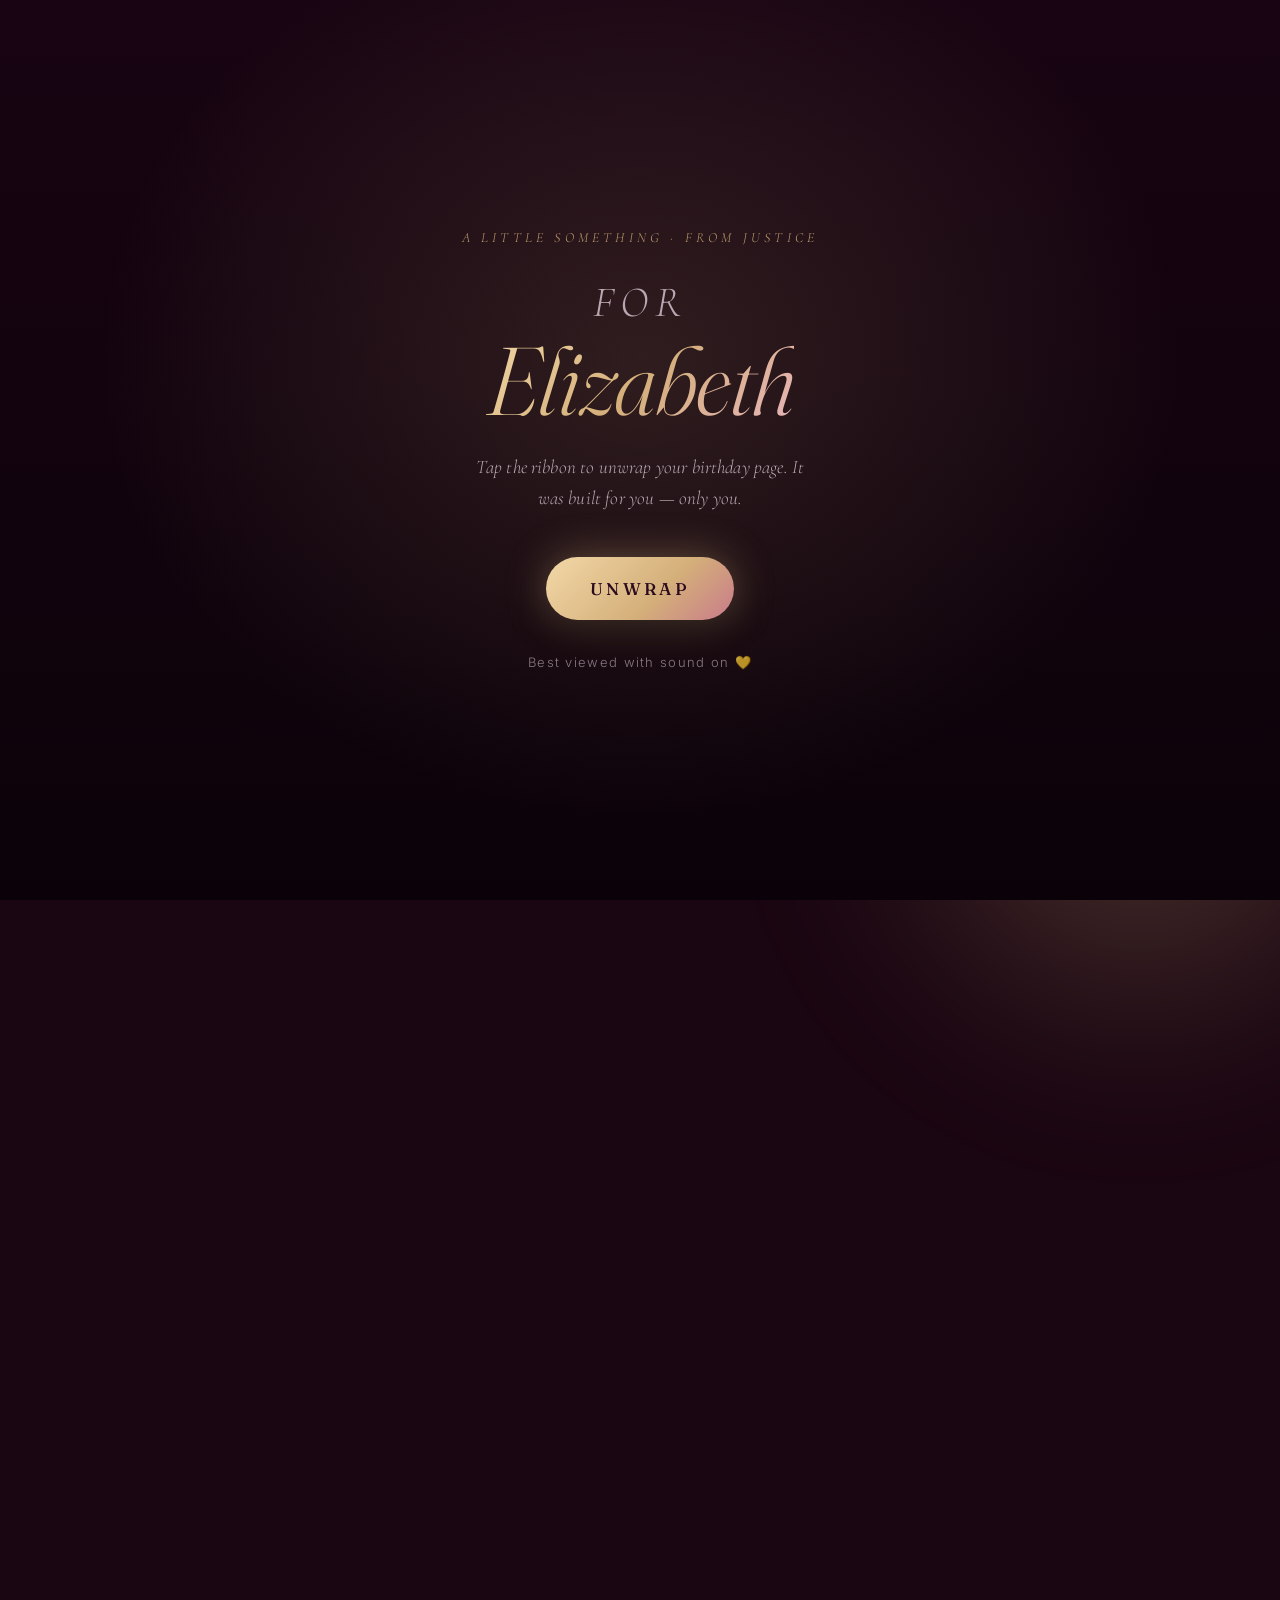
==== index.html @ 73d585db "Happy birthday, Maame Esi — initial site A one-page birthday site for Elizabeth: unwrap intro, heart" ====
<!doctype html>
<html lang="en">
  <head>
    <meta charset="utf-8" />
    <meta name="viewport" content="width=device-width, initial-scale=1, viewport-fit=cover" />
    <meta name="theme-color" content="#2a0a1f" />

    <title>Happy Birthday, Elizabeth — A Love Letter in Memories</title>
    <meta
      name="description"
      content="A little corner of the internet, built just for you. For every laugh, every late-night call, every memory worth keeping. Happy birthday, Maame Esi." />
    <meta name="author" content="Justice" />

    <!-- Canonical + social sharing (Open Graph / Twitter) -->
    <link rel="canonical" href="https://justice-mensah.github.io/Maame-Esi-birthday/" />

    <meta property="og:type" content="website" />
    <meta property="og:site_name" content="Happy Birthday, Elizabeth" />
    <meta property="og:title" content="Happy Birthday, Elizabeth 🎂" />
    <meta
      property="og:description"
      content="A love letter in memories — for my bestie, Maame Esi. Open me on your special day." />
    <meta property="og:url" content="https://justice-mensah.github.io/Maame-Esi-birthday/" />
    <meta
      property="og:image"
      content="https://justice-mensah.github.io/Maame-Esi-birthday/og-image.jpg" />
    <meta
      property="og:image:secure_url"
      content="https://justice-mensah.github.io/Maame-Esi-birthday/og-image.jpg" />
    <meta property="og:image:type" content="image/jpeg" />
    <meta property="og:image:width" content="857" />
    <meta property="og:image:height" content="1200" />
    <meta property="og:image:alt" content="A photograph of Elizabeth, my beautiful bestie." />
    <meta property="og:locale" content="en_US" />

    <meta name="twitter:card" content="summary_large_image" />
    <meta name="twitter:title" content="Happy Birthday, Elizabeth 🎂" />
    <meta
      name="twitter:description"
      content="A love letter in memories — for my bestie, Maame Esi." />
    <meta
      name="twitter:image"
      content="https://justice-mensah.github.io/Maame-Esi-birthday/og-image.jpg" />

    <!-- WhatsApp picks up the first <meta property="og:image"> it finds, and is
         strict about ≤300KB file size + accessible absolute URL. og-image.jpg is
         optimized specifically for this (238KB, under the cache cap). -->

    <link rel="icon" type="image/jpeg" href="og-image.jpg" />
    <link rel="apple-touch-icon" href="og-image.jpg" />

    <link rel="preconnect" href="https://fonts.googleapis.com" />
    <link rel="preconnect" href="https://fonts.gstatic.com" crossorigin />
    <link
      href="https://fonts.googleapis.com/css2?family=Cormorant+Garamond:ital,wght@0,400;0,500;0,600;1,400;1,500&family=Fraunces:ital,opsz,wght@0,9..144,300;0,9..144,400;0,9..144,500;0,9..144,600;1,9..144,400&family=Inter:wght@300;400;500;600&display=swap"
      rel="stylesheet" />

    <link rel="stylesheet" href="styles.css" />
  </head>

  <body>
    <!-- Ambient background: animated gradient + floating petals -->
    <div class="backdrop" aria-hidden="true">
      <div class="orb orb-1"></div>
      <div class="orb orb-2"></div>
      <div class="orb orb-3"></div>
    </div>
    <canvas id="petals" aria-hidden="true"></canvas>

    <!-- Intro curtain -->
    <div id="curtain" class="curtain" role="dialog" aria-label="Open your gift">
      <div class="curtain__inner">
        <p class="curtain__kicker">a little something · from Justice</p>
        <h1 class="curtain__title">
          <span>For</span>
          <em>Elizabeth</em>
        </h1>
        <p class="curtain__sub">
          Tap the ribbon to unwrap your birthday page. It was built for you — only you.
        </p>
        <button id="openGift" class="ribbon" aria-label="Unwrap gift">
          <span class="ribbon__label">Unwrap</span>
          <span class="ribbon__glow" aria-hidden="true"></span>
        </button>
        <p class="curtain__hint">Best viewed with sound on 💛</p>
      </div>
    </div>

    <main id="page" class="page" aria-hidden="true">
      <!-- ===== HERO ===== -->
      <section class="hero" id="hero">
        <p class="eyebrow reveal">18 · April · Today We Celebrate You</p>
        <h1 class="hero__title reveal">
          Happy Birthday,<br />
          <span class="script">Elizabeth</span>
        </h1>
        <p class="hero__sub reveal">
          Also known as <em>Maame Esi</em> — the girl who laughs with her whole chest,
          loves without asking, and makes every room softer just by walking in.
        </p>

        <div class="hero__meta reveal">
          <div class="meta__item">
            <span class="meta__n" id="years">—</span>
            <span class="meta__l">Trips around the sun</span>
          </div>
          <div class="meta__divider" aria-hidden="true"></div>
          <div class="meta__item">
            <span class="meta__n" id="days">—</span>
            <span class="meta__l">Days of being iconic</span>
          </div>
          <div class="meta__divider" aria-hidden="true"></div>
          <div class="meta__item">
            <span class="meta__n">∞</span>
            <span class="meta__l">Reasons you are loved</span>
          </div>
        </div>

        <a href="#letter" class="scroll-cue reveal" aria-label="Scroll to letter">
          <span>Scroll</span>
          <svg viewBox="0 0 24 24" aria-hidden="true">
            <path d="M12 4v14m0 0l-6-6m6 6l6-6" fill="none" stroke="currentColor" stroke-width="1.5" stroke-linecap="round" stroke-linejoin="round" />
          </svg>
        </a>
      </section>

      <!-- ===== LETTER ===== -->
      <section class="letter" id="letter">
        <div class="letter__wrap reveal">
          <p class="section-kicker">— a letter —</p>
          <h2 class="section-title">To the one who makes the world <em>kinder</em>.</h2>

          <div class="letter__body">
            <p class="drop">
              <span class="dropcap">E</span>lizabeth — Maame Esi — wherever this finds you today,
              I hope you feel it: the weight of being loved. Not loudly, not for show,
              but steadily, the way good things last.
            </p>

            <p>
              There is a specific kind of person the world does not deserve and gets anyway,
              and you are one of them. You show up. You listen like it's the only thing that
              matters. You remember the small details — the favorite snack, the offhand
              worry, the joke from three weeks ago — and you hand them back to people like
              little gifts. That is not small. That is the whole thing.
            </p>

            <p>
              I've watched you carry days that would have broken other people and still find
              a way to laugh before the night was over. I've watched you pour into everyone
              around you and then quietly refuse to be thanked. Today is not that day. Today,
              the pouring goes the other way.
            </p>

            <p>
              So here is a page with no purpose except you. Scroll slowly. Look at the
              pictures. Remember the stories behind them — the ones only we know. And if at
              any point you forget for even a second how deeply you are adored, come back
              here and read this line:
            </p>

            <blockquote class="pullquote">
              You are my favorite person to have met. Happy birthday, bestie.
            </blockquote>

            <p class="sign">
              With all my love, <br />
              <span class="sign__name">Justice</span>
            </p>
          </div>
        </div>
      </section>

      <!-- ===== MEMORY CATALOG ===== -->
      <section class="catalog" id="memories">
        <header class="catalog__head reveal">
          <p class="section-kicker">— the memory catalog —</p>
          <h2 class="section-title">Moments, <em>archived</em>.</h2>
          <p class="section-lede">
            A small museum of us. Tap any frame to open it.
          </p>
        </header>

        <div class="gallery" id="gallery">
          <figure class="frame frame--tall reveal" data-index="0">
            <img src="images/1.jpeg" alt="Memory 01 — Elizabeth" loading="lazy" />
            <figcaption>
              <span class="frame__num">01</span>
              <span class="frame__cap">Golden hour suits you.</span>
            </figcaption>
          </figure>

          <figure class="frame frame--wide reveal" data-index="1">
            <img src="images/2.jpeg" alt="Memory 02 — Elizabeth" loading="lazy" />
            <figcaption>
              <span class="frame__num">02</span>
              <span class="frame__cap">That laugh. That one.</span>
            </figcaption>
          </figure>

          <figure class="frame reveal" data-index="2">
            <img src="images/3.jpg" alt="Memory 03 — Elizabeth" loading="lazy" />
            <figcaption>
              <span class="frame__num">03</span>
              <span class="frame__cap">Effortless, as always.</span>
            </figcaption>
          </figure>

          <figure class="frame frame--hero reveal" data-index="3">
            <img src="images/4.jpeg" alt="Memory 04 — Elizabeth" loading="lazy" />
            <figcaption>
              <span class="frame__num">04</span>
              <span class="frame__cap">The one I'll keep forever.</span>
            </figcaption>
          </figure>

          <figure class="frame reveal" data-index="4">
            <img src="images/5.jpg" alt="Memory 05 — Elizabeth" loading="lazy" />
            <figcaption>
              <span class="frame__num">05</span>
              <span class="frame__cap">A whole mood.</span>
            </figcaption>
          </figure>

          <figure class="frame frame--tall reveal" data-index="5">
            <img src="images/6.jpg" alt="Memory 06 — Elizabeth" loading="lazy" />
            <figcaption>
              <span class="frame__num">06</span>
              <span class="frame__cap">Proof the universe shows off sometimes.</span>
            </figcaption>
          </figure>

          <figure class="frame frame--video frame--wide reveal" data-index="6" data-video="true">
            <!-- #t=0.5 forces Safari/Chrome/WhatsApp to paint the frame at 0.5s
                 as a poster, so the tile never looks blank before playback. -->
            <video
              src="images/7.mp4#t=0.5"
              muted
              loop
              playsinline
              preload="metadata"
              aria-label="A memory in motion"></video>
            <span class="play" aria-hidden="true">
              <svg viewBox="0 0 24 24"><path d="M8 5v14l11-7z" fill="currentColor"/></svg>
            </span>
            <figcaption>
              <span class="frame__num">07</span>
              <span class="frame__cap">A memory in motion.</span>
            </figcaption>
          </figure>
        </div>
      </section>

      <!-- ===== WISHES / STATS ===== -->
      <section class="wishes reveal" id="wishes">
        <h2 class="section-title center">Three wishes for your <em>new year</em>.</h2>
        <div class="wishes__grid">
          <article class="wish">
            <span class="wish__num">I.</span>
            <h3>Softness.</h3>
            <p>Let this year be gentle with you — slow mornings, long exhales, nothing that costs more than it gives.</p>
          </article>
          <article class="wish">
            <span class="wish__num">II.</span>
            <h3>Rooms that love you.</h3>
            <p>May every space you walk into know your worth before you even have to prove it. May you never have to shrink again.</p>
          </article>
          <article class="wish">
            <span class="wish__num">III.</span>
            <h3>Your wildest yes.</h3>
            <p>The dream that scares you a little — the one you haven't said out loud yet — this is its year. Go get it, Maame Esi.</p>
          </article>
        </div>
      </section>

      <!-- ===== FINALE ===== -->
      <section class="finale" id="finale">
        <div class="finale__card reveal">
          <p class="section-kicker">— p.s. —</p>
          <h2 class="finale__title">
            Make a wish, <em>bestie</em>.
          </h2>
          <button id="blowCandle" class="candle" aria-label="Tap to blow out the candle">
            <span class="cake">
              <span class="cake__plate"></span>
              <span class="cake__layer cake__layer--bottom"></span>
              <span class="cake__layer cake__layer--top"></span>
              <span class="cake__candle">
                <span class="cake__flame" id="flame"></span>
              </span>
            </span>
            <span class="candle__hint" id="candleHint">tap the flame</span>
          </button>
          <p class="finale__sign">
            Forever in your corner,<br />
            <span class="sign__name">Justice</span> 💛
          </p>
        </div>
      </section>

      <footer class="foot">
        <p>
          Built with love · <span id="year"></span> · Share this with her
          <button class="copy" id="copyLink" aria-label="Copy link to this page">copy link</button>
        </p>
      </footer>
    </main>

    <!-- Lightbox -->
    <div id="lightbox" class="lightbox" role="dialog" aria-modal="true" aria-label="Memory viewer" aria-hidden="true">
      <button class="lightbox__close" id="lbClose" aria-label="Close">×</button>
      <button class="lightbox__nav lightbox__nav--prev" id="lbPrev" aria-label="Previous">‹</button>
      <button class="lightbox__nav lightbox__nav--next" id="lbNext" aria-label="Next">›</button>
      <div class="lightbox__stage" id="lbStage"></div>
      <p class="lightbox__cap" id="lbCap"></p>
    </div>

    <!-- Confetti canvas for the wish -->
    <canvas id="confetti" aria-hidden="true"></canvas>

    <script src="script.js" defer></script>
  </body>
</html>
---- styles.css ----
/* ============================================================
   Happy Birthday, Elizabeth — stylesheet
   Palette: deep plum · champagne · rose gold · ivory
   ============================================================ */

:root {
  --bg-0: #1a0612;
  --bg-1: #2a0a1f;
  --bg-2: #3a0f2a;
  --rose: #e8b4bc;
  --rose-deep: #c97b8a;
  --gold: #d4af7a;
  --gold-bright: #f2d8a7;
  --ivory: #fbf4e8;
  --muted: #b9a7b2;
  --ink: #fbf4e8;

  --serif: "Fraunces", "Cormorant Garamond", Georgia, serif;
  --serif-italic: "Cormorant Garamond", "Fraunces", Georgia, serif;
  --sans: "Inter", -apple-system, BlinkMacSystemFont, "Segoe UI", sans-serif;

  --r-lg: 28px;
  --r-md: 18px;
  --r-sm: 10px;

  --ease: cubic-bezier(0.2, 0.7, 0.2, 1);
  --ease-out: cubic-bezier(0.16, 1, 0.3, 1);

  --shadow-lg: 0 30px 80px -20px rgba(0, 0, 0, 0.55),
               0 8px 24px -8px rgba(0, 0, 0, 0.4);
  --shadow-md: 0 18px 40px -12px rgba(0, 0, 0, 0.45);
  --shadow-glow: 0 0 60px rgba(212, 175, 122, 0.25);
}

* {
  box-sizing: border-box;
  margin: 0;
  padding: 0;
}

html {
  scroll-behavior: smooth;
  -webkit-font-smoothing: antialiased;
  -moz-osx-font-smoothing: grayscale;
}

body {
  font-family: var(--sans);
  color: var(--ink);
  background: var(--bg-0);
  overflow-x: hidden;
  line-height: 1.6;
  font-weight: 300;
  letter-spacing: 0.01em;
  min-height: 100vh;
}

img,
video {
  max-width: 100%;
  display: block;
}

button {
  font: inherit;
  color: inherit;
  background: none;
  border: none;
  cursor: pointer;
}

a {
  color: inherit;
  text-decoration: none;
}

::selection {
  background: var(--gold);
  color: var(--bg-0);
}

/* ============================================================
   BACKDROP — layered radial gradients + orbs + grain
   ============================================================ */
.backdrop {
  position: fixed;
  inset: 0;
  z-index: -2;
  background:
    radial-gradient(ellipse at 20% 0%, rgba(201, 123, 138, 0.35), transparent 55%),
    radial-gradient(ellipse at 80% 100%, rgba(212, 175, 122, 0.22), transparent 60%),
    linear-gradient(180deg, var(--bg-1) 0%, var(--bg-0) 60%, #100409 100%);
}

.backdrop::after {
  content: "";
  position: absolute;
  inset: 0;
  background-image: url("data:image/svg+xml;utf8,<svg xmlns='http://www.w3.org/2000/svg' width='200' height='200'><filter id='n'><feTurbulence type='fractalNoise' baseFrequency='0.9' numOctaves='2' stitchTiles='stitch'/><feColorMatrix values='0 0 0 0 0.98  0 0 0 0 0.95  0 0 0 0 0.9  0 0 0 0.06 0'/></filter><rect width='100%' height='100%' filter='url(%23n)'/></svg>");
  opacity: 0.5;
  mix-blend-mode: overlay;
  pointer-events: none;
}

.orb {
  position: absolute;
  border-radius: 50%;
  filter: blur(80px);
  opacity: 0.55;
  will-change: transform;
  animation: drift 22s ease-in-out infinite alternate;
}

.orb-1 {
  width: 520px;
  height: 520px;
  background: radial-gradient(circle, rgba(232, 180, 188, 0.8), transparent 70%);
  top: -140px;
  left: -120px;
}

.orb-2 {
  width: 640px;
  height: 640px;
  background: radial-gradient(circle, rgba(212, 175, 122, 0.55), transparent 70%);
  bottom: -200px;
  right: -180px;
  animation-duration: 28s;
  animation-delay: -6s;
}

.orb-3 {
  width: 400px;
  height: 400px;
  background: radial-gradient(circle, rgba(201, 123, 138, 0.45), transparent 70%);
  top: 40%;
  left: 50%;
  transform: translate(-50%, -50%);
  animation-duration: 34s;
  animation-delay: -12s;
}

@keyframes drift {
  0%   { transform: translate(0, 0) scale(1); }
  50%  { transform: translate(60px, -40px) scale(1.06); }
  100% { transform: translate(-50px, 50px) scale(0.98); }
}

/* Falling petals canvas */
#petals {
  position: fixed;
  inset: 0;
  z-index: -1;
  pointer-events: none;
}

/* ============================================================
   INTRO CURTAIN
   ============================================================ */
.curtain {
  position: fixed;
  inset: 0;
  z-index: 100;
  display: grid;
  place-items: center;
  padding: 32px;
  background:
    radial-gradient(ellipse at 50% 40%, rgba(212, 175, 122, 0.15), transparent 60%),
    linear-gradient(180deg, #180412 0%, #0b0209 100%);
  transition: opacity 1s var(--ease-out), visibility 1s;
}

.curtain.is-open {
  opacity: 0;
  visibility: hidden;
  pointer-events: none;
}

.curtain__inner {
  text-align: center;
  max-width: 620px;
  animation: fadeUp 1.2s var(--ease-out) both;
}

.curtain__kicker {
  font-family: var(--serif-italic);
  font-style: italic;
  font-size: 14px;
  letter-spacing: 0.3em;
  text-transform: uppercase;
  color: var(--gold);
  margin-bottom: 32px;
  opacity: 0.9;
}

.curtain__title {
  font-family: var(--serif);
  font-weight: 300;
  font-size: clamp(48px, 9vw, 96px);
  line-height: 1;
  color: var(--ivory);
  margin-bottom: 24px;
}

.curtain__title span {
  display: block;
  font-size: 0.45em;
  font-style: italic;
  letter-spacing: 0.15em;
  text-transform: uppercase;
  color: var(--muted);
  font-family: var(--serif-italic);
  margin-bottom: 8px;
}

.curtain__title em {
  font-style: italic;
  background: linear-gradient(135deg, var(--gold-bright), var(--gold), var(--rose));
  -webkit-background-clip: text;
  background-clip: text;
  color: transparent;
  letter-spacing: -0.01em;
}

.curtain__sub {
  font-family: var(--serif-italic);
  font-style: italic;
  font-size: clamp(16px, 2vw, 19px);
  color: var(--muted);
  line-height: 1.6;
  margin-bottom: 44px;
  max-width: 42ch;
  margin-inline: auto;
}

.ribbon {
  position: relative;
  display: inline-flex;
  align-items: center;
  justify-content: center;
  padding: 18px 44px;
  border-radius: 999px;
  background: linear-gradient(135deg, var(--gold-bright), var(--gold) 60%, var(--rose-deep));
  color: #2a0a1f;
  font-family: var(--serif);
  font-size: 17px;
  font-weight: 500;
  letter-spacing: 0.2em;
  text-transform: uppercase;
  box-shadow: var(--shadow-md), 0 0 40px rgba(212, 175, 122, 0.4);
  overflow: hidden;
  transition: transform 0.4s var(--ease), box-shadow 0.4s;
}

.ribbon:hover {
  transform: translateY(-2px) scale(1.02);
  box-shadow: var(--shadow-lg), 0 0 80px rgba(212, 175, 122, 0.6);
}

.ribbon__label { position: relative; z-index: 2; }

.ribbon__glow {
  position: absolute;
  inset: 0;
  background: linear-gradient(120deg, transparent 30%, rgba(255, 255, 255, 0.5) 50%, transparent 70%);
  transform: translateX(-100%);
  animation: shimmer 3s ease-in-out infinite;
}

@keyframes shimmer {
  0%, 100% { transform: translateX(-100%); }
  50%      { transform: translateX(100%); }
}

.curtain__hint {
  margin-top: 32px;
  font-size: 13px;
  letter-spacing: 0.1em;
  color: var(--muted);
  opacity: 0.7;
}

@keyframes fadeUp {
  from { opacity: 0; transform: translateY(20px); }
  to   { opacity: 1; transform: translateY(0); }
}

/* ============================================================
   PAGE
   ============================================================ */
.page {
  opacity: 0;
  visibility: hidden;
  transition: opacity 1.4s var(--ease-out), visibility 1.4s;
}

.page.is-visible {
  opacity: 1;
  visibility: visible;
}

section {
  padding: clamp(80px, 14vh, 160px) clamp(24px, 6vw, 80px);
  max-width: 1280px;
  margin-inline: auto;
  position: relative;
}

/* Reveal on scroll */
.reveal {
  opacity: 0;
  transform: translateY(32px);
  transition: opacity 1s var(--ease-out), transform 1s var(--ease-out);
}

.reveal.in {
  opacity: 1;
  transform: none;
}

/* ============================================================
   TYPOGRAPHY TOKENS
   ============================================================ */
.section-kicker {
  font-family: var(--serif-italic);
  font-style: italic;
  font-size: 14px;
  letter-spacing: 0.25em;
  text-transform: uppercase;
  color: var(--gold);
  margin-bottom: 20px;
  opacity: 0.9;
}

.section-title {
  font-family: var(--serif);
  font-weight: 300;
  font-size: clamp(34px, 5.2vw, 62px);
  line-height: 1.08;
  letter-spacing: -0.015em;
  color: var(--ivory);
  margin-bottom: 24px;
}

.section-title em {
  font-family: var(--serif-italic);
  font-style: italic;
  background: linear-gradient(135deg, var(--gold-bright), var(--rose));
  -webkit-background-clip: text;
  background-clip: text;
  color: transparent;
}

.section-title.center { text-align: center; }

.section-lede {
  font-family: var(--serif-italic);
  font-style: italic;
  font-size: clamp(17px, 1.8vw, 20px);
  color: var(--muted);
  max-width: 56ch;
}

/* ============================================================
   HERO
   ============================================================ */
.hero {
  min-height: 100vh;
  display: flex;
  flex-direction: column;
  justify-content: center;
  text-align: center;
  padding-top: 120px;
  padding-bottom: 80px;
}

.eyebrow {
  font-family: var(--serif-italic);
  font-style: italic;
  font-size: 14px;
  letter-spacing: 0.35em;
  text-transform: uppercase;
  color: var(--gold);
  margin-bottom: 36px;
}

.hero__title {
  font-family: var(--serif);
  font-weight: 300;
  font-size: clamp(52px, 10vw, 140px);
  line-height: 0.95;
  letter-spacing: -0.02em;
  margin-bottom: 32px;
}

.hero__title .script {
  display: block;
  font-family: var(--serif-italic);
  font-style: italic;
  font-weight: 400;
  background: linear-gradient(135deg, var(--gold-bright) 0%, var(--gold) 40%, var(--rose) 80%, var(--rose-deep) 100%);
  -webkit-background-clip: text;
  background-clip: text;
  color: transparent;
  letter-spacing: -0.01em;
  margin-top: 8px;
}

.hero__sub {
  font-family: var(--serif-italic);
  font-style: italic;
  font-size: clamp(18px, 2.2vw, 24px);
  line-height: 1.5;
  color: var(--muted);
  max-width: 58ch;
  margin: 0 auto 60px;
}

.hero__sub em {
  font-style: italic;
  color: var(--gold);
}

.hero__meta {
  display: inline-flex;
  align-items: center;
  gap: clamp(20px, 3vw, 44px);
  padding: 20px 40px;
  border: 1px solid rgba(212, 175, 122, 0.25);
  border-radius: 999px;
  background: rgba(26, 6, 18, 0.4);
  backdrop-filter: blur(14px);
  -webkit-backdrop-filter: blur(14px);
  margin: 0 auto;
}

.meta__item {
  display: flex;
  flex-direction: column;
  align-items: center;
  min-width: 70px;
}

.meta__n {
  font-family: var(--serif);
  font-size: clamp(26px, 3.5vw, 36px);
  font-weight: 400;
  color: var(--gold-bright);
  line-height: 1;
  letter-spacing: -0.02em;
}

.meta__l {
  font-size: 10px;
  letter-spacing: 0.18em;
  text-transform: uppercase;
  color: var(--muted);
  margin-top: 6px;
  white-space: nowrap;
}

.meta__divider {
  width: 1px;
  height: 32px;
  background: linear-gradient(180deg, transparent, rgba(212, 175, 122, 0.4), transparent);
}

.scroll-cue {
  margin-top: 72px;
  display: inline-flex;
  flex-direction: column;
  align-items: center;
  gap: 10px;
  font-size: 11px;
  letter-spacing: 0.25em;
  text-transform: uppercase;
  color: var(--muted);
  align-self: center;
  animation: bob 2.4s ease-in-out infinite;
}

.scroll-cue svg {
  width: 18px;
  height: 18px;
}

@keyframes bob {
  0%, 100% { transform: translateY(0); opacity: 0.6; }
  50%      { transform: translateY(6px); opacity: 1; }
}

/* ============================================================
   LETTER
   ============================================================ */
.letter { max-width: 880px; }

.letter__wrap {
  background: linear-gradient(180deg, rgba(251, 244, 232, 0.04), rgba(251, 244, 232, 0.02));
  border: 1px solid rgba(212, 175, 122, 0.15);
  border-radius: var(--r-lg);
  padding: clamp(40px, 6vw, 80px);
  backdrop-filter: blur(10px);
  -webkit-backdrop-filter: blur(10px);
  box-shadow: var(--shadow-md);
  position: relative;
}

.letter__wrap::before {
  content: "";
  position: absolute;
  inset: 0;
  border-radius: var(--r-lg);
  padding: 1px;
  background: linear-gradient(135deg, rgba(212, 175, 122, 0.4), transparent 30%, transparent 70%, rgba(232, 180, 188, 0.3));
  -webkit-mask: linear-gradient(#000 0 0) content-box, linear-gradient(#000 0 0);
  mask: linear-gradient(#000 0 0) content-box, linear-gradient(#000 0 0);
  -webkit-mask-composite: xor;
  mask-composite: exclude;
  pointer-events: none;
}

.letter__body {
  font-family: var(--serif);
  font-weight: 400;
  font-size: clamp(17px, 1.5vw, 19px);
  line-height: 1.85;
  color: var(--ivory);
  opacity: 0.92;
}

.letter__body p { margin-bottom: 1.4em; }

.dropcap {
  float: left;
  font-family: var(--serif-italic);
  font-style: italic;
  font-size: 5em;
  line-height: 0.85;
  padding: 4px 14px 0 0;
  background: linear-gradient(135deg, var(--gold-bright), var(--gold), var(--rose-deep));
  -webkit-background-clip: text;
  background-clip: text;
  color: transparent;
  font-weight: 400;
}

.pullquote {
  font-family: var(--serif-italic);
  font-style: italic;
  font-size: clamp(22px, 2.6vw, 30px);
  line-height: 1.4;
  color: var(--gold-bright);
  text-align: center;
  margin: 2em auto;
  padding: 32px 0;
  border-top: 1px solid rgba(212, 175, 122, 0.25);
  border-bottom: 1px solid rgba(212, 175, 122, 0.25);
  max-width: 30ch;
}

.sign {
  margin-top: 2.5em;
  font-family: var(--serif-italic);
  font-style: italic;
  font-size: 18px;
  color: var(--muted);
}

.sign__name {
  font-family: var(--serif-italic);
  font-style: italic;
  font-size: 1.8em;
  color: var(--gold-bright);
  font-weight: 400;
  display: inline-block;
  margin-top: 4px;
}

/* ============================================================
   MEMORY CATALOG (gallery)
   ============================================================ */
.catalog__head {
  text-align: center;
  margin-bottom: 72px;
}

.catalog__head .section-lede {
  margin: 0 auto;
}

.gallery {
  display: grid;
  grid-template-columns: repeat(6, 1fr);
  grid-auto-rows: 180px;
  gap: 18px;
}

.frame {
  position: relative;
  overflow: hidden;
  border-radius: var(--r-md);
  cursor: zoom-in;
  grid-column: span 2;
  grid-row: span 2;
  box-shadow: var(--shadow-md);
  transform: translateZ(0);
  transition: transform 0.6s var(--ease-out), box-shadow 0.4s;
  background: #0a0206;
}

.frame img,
.frame video {
  width: 100%;
  height: 100%;
  object-fit: cover;
  /* Every shot in the catalog is a portrait with the face in the upper
     ~15-20% of the frame. Anchor the crop there so faces stay visible. */
  object-position: center 18%;
  transition: transform 1.2s var(--ease-out), filter 0.6s;
}

/* Per-frame tuning — each photo has slightly different face placement. */
.frame[data-index="0"] img { object-position: 50% 22%; } /* 1.jpeg — looking back, face at ~22% */
.frame[data-index="1"] img { object-position: 50% 15%; } /* 2.jpeg — face high */
.frame[data-index="2"] img { object-position: 50% 22%; } /* 3.jpg  — smile up top */
.frame[data-index="3"] img { object-position: 50% 8%;  } /* 4.jpeg — face is very near the top */
.frame[data-index="4"] img { object-position: 50% 15%; } /* 5.jpg  — head & shoulders */
.frame[data-index="5"] img { object-position: 50% 12%; } /* 6.jpg  — face in top sliver */
.frame[data-index="6"] video { object-position: 50% 30%; } /* video poster */

.frame:hover {
  transform: translateY(-6px);
  box-shadow: var(--shadow-lg), 0 0 60px rgba(212, 175, 122, 0.15);
}

.frame:hover img,
.frame:hover video {
  transform: scale(1.08);
  filter: brightness(1.08);
}

.frame figcaption {
  position: absolute;
  inset: auto 0 0 0;
  padding: 40px 20px 18px;
  background: linear-gradient(180deg, transparent, rgba(10, 2, 6, 0.9));
  display: flex;
  align-items: center;
  gap: 14px;
  opacity: 0;
  transform: translateY(8px);
  transition: opacity 0.4s var(--ease), transform 0.4s var(--ease);
}

.frame:hover figcaption {
  opacity: 1;
  transform: translateY(0);
}

.frame__num {
  font-family: var(--serif-italic);
  font-style: italic;
  font-size: 20px;
  color: var(--gold);
  letter-spacing: 0.1em;
  flex-shrink: 0;
}

.frame__cap {
  font-family: var(--serif-italic);
  font-style: italic;
  font-size: 14px;
  color: var(--ivory);
  line-height: 1.4;
}

.frame--tall { grid-row: span 3; }
.frame--wide { grid-column: span 3; }
.frame--hero {
  grid-column: span 4;
  grid-row: span 3;
}

.frame--video .play {
  position: absolute;
  top: 50%;
  left: 50%;
  transform: translate(-50%, -50%);
  width: 72px;
  height: 72px;
  border-radius: 50%;
  background: rgba(251, 244, 232, 0.95);
  color: var(--bg-1);
  display: grid;
  place-items: center;
  z-index: 2;
  box-shadow: 0 0 40px rgba(212, 175, 122, 0.5);
  transition: transform 0.4s var(--ease);
}

.frame--video .play svg {
  width: 30px;
  height: 30px;
  margin-left: 4px;
}

.frame--video:hover .play {
  transform: translate(-50%, -50%) scale(1.1);
}

/* Gallery reveal stagger */
.gallery .frame.reveal { transition-delay: calc(var(--i, 0) * 80ms); }

/* ============================================================
   WISHES
   ============================================================ */
.wishes {
  text-align: center;
}

.wishes__grid {
  display: grid;
  grid-template-columns: repeat(auto-fit, minmax(260px, 1fr));
  gap: 24px;
  margin-top: 64px;
}

.wish {
  padding: 44px 32px;
  border: 1px solid rgba(212, 175, 122, 0.18);
  border-radius: var(--r-lg);
  background: linear-gradient(180deg, rgba(251, 244, 232, 0.035), transparent);
  text-align: left;
  transition: transform 0.5s var(--ease-out), border-color 0.4s, background 0.4s;
}

.wish:hover {
  transform: translateY(-6px);
  border-color: rgba(212, 175, 122, 0.4);
  background: linear-gradient(180deg, rgba(251, 244, 232, 0.06), transparent);
}

.wish__num {
  font-family: var(--serif-italic);
  font-style: italic;
  font-size: 44px;
  color: var(--gold-bright);
  display: block;
  margin-bottom: 12px;
  letter-spacing: 0.05em;
}

.wish h3 {
  font-family: var(--serif);
  font-weight: 400;
  font-size: 26px;
  color: var(--ivory);
  margin-bottom: 12px;
  letter-spacing: -0.01em;
}

.wish p {
  font-family: var(--serif);
  color: var(--muted);
  font-size: 16px;
  line-height: 1.6;
}

/* ============================================================
   FINALE
   ============================================================ */
.finale {
  text-align: center;
  padding-bottom: 120px;
}

.finale__card {
  max-width: 640px;
  margin: 0 auto;
  padding: 72px 40px;
  border: 1px solid rgba(212, 175, 122, 0.2);
  border-radius: var(--r-lg);
  background: linear-gradient(180deg, rgba(251, 244, 232, 0.04), rgba(251, 244, 232, 0.01));
  backdrop-filter: blur(12px);
  -webkit-backdrop-filter: blur(12px);
  box-shadow: var(--shadow-md), var(--shadow-glow);
}

.finale__title {
  font-family: var(--serif);
  font-weight: 300;
  font-size: clamp(32px, 4.5vw, 48px);
  color: var(--ivory);
  margin-bottom: 44px;
  line-height: 1.1;
  letter-spacing: -0.01em;
}

.finale__title em {
  font-family: var(--serif-italic);
  font-style: italic;
  background: linear-gradient(135deg, var(--gold-bright), var(--rose));
  -webkit-background-clip: text;
  background-clip: text;
  color: transparent;
}

.finale__sign {
  margin-top: 36px;
  font-family: var(--serif-italic);
  font-style: italic;
  font-size: 18px;
  color: var(--muted);
  line-height: 1.8;
}

/* Cake */
.candle {
  display: inline-flex;
  flex-direction: column;
  align-items: center;
  gap: 18px;
  padding: 20px 40px;
  border-radius: 24px;
  transition: transform 0.3s var(--ease);
}

.candle:hover { transform: translateY(-4px); }

.cake {
  position: relative;
  width: 160px;
  height: 140px;
  display: block;
  filter: drop-shadow(0 12px 24px rgba(0, 0, 0, 0.4));
}

.cake__plate {
  position: absolute;
  bottom: 0;
  left: 50%;
  width: 180px;
  height: 10px;
  background: linear-gradient(180deg, #f2d8a7, #a88556);
  border-radius: 50%;
  transform: translateX(-50%);
}

.cake__layer {
  position: absolute;
  left: 50%;
  transform: translateX(-50%);
  background: linear-gradient(180deg, var(--rose), var(--rose-deep));
  border-radius: 4px 4px 2px 2px;
}

.cake__layer--bottom {
  bottom: 8px;
  width: 140px;
  height: 50px;
}

.cake__layer--top {
  bottom: 58px;
  width: 100px;
  height: 40px;
  background: linear-gradient(180deg, #f3c4cc, var(--rose));
}

.cake__layer--top::before {
  content: "";
  position: absolute;
  top: -4px;
  left: 0;
  right: 0;
  height: 8px;
  background: repeating-linear-gradient(90deg, var(--gold-bright) 0 8px, var(--gold) 8px 16px);
  border-radius: 4px 4px 0 0;
}

.cake__candle {
  position: absolute;
  bottom: 98px;
  left: 50%;
  width: 6px;
  height: 24px;
  background: linear-gradient(180deg, var(--gold-bright), var(--ivory));
  transform: translateX(-50%);
  border-radius: 2px;
}

.cake__flame {
  position: absolute;
  top: -18px;
  left: 50%;
  width: 14px;
  height: 20px;
  background: radial-gradient(circle at 50% 65%, #fff4b0, #ff9d3c 50%, #ff5722 80%);
  border-radius: 50% 50% 20% 20% / 60% 60% 40% 40%;
  transform: translateX(-50%);
  transform-origin: 50% 100%;
  animation: flicker 1.6s ease-in-out infinite;
  box-shadow: 0 0 20px rgba(255, 157, 60, 0.9),
              0 0 40px rgba(255, 87, 34, 0.5);
}

.cake__flame.out {
  opacity: 0;
  transform: translateX(-50%) scale(0.3);
  transition: opacity 0.4s, transform 0.4s;
  box-shadow: none;
}

@keyframes flicker {
  0%, 100% { transform: translateX(-50%) rotate(-3deg) scale(1); }
  50%      { transform: translateX(-50%) rotate(3deg) scale(1.05); }
}

.candle__hint {
  font-family: var(--serif-italic);
  font-style: italic;
  font-size: 13px;
  letter-spacing: 0.1em;
  color: var(--gold);
  text-transform: lowercase;
  opacity: 0.8;
}

/* ============================================================
   FOOTER
   ============================================================ */
.foot {
  text-align: center;
  padding: 40px 24px 60px;
  font-size: 12px;
  letter-spacing: 0.15em;
  text-transform: uppercase;
  color: var(--muted);
  opacity: 0.6;
}

.copy {
  color: var(--gold);
  text-decoration: underline;
  text-underline-offset: 3px;
  margin-left: 6px;
  letter-spacing: 0.15em;
  text-transform: uppercase;
  font-size: 12px;
}

.copy:hover { color: var(--gold-bright); }

/* ============================================================
   LIGHTBOX
   ============================================================ */
.lightbox {
  position: fixed;
  inset: 0;
  z-index: 200;
  background: rgba(6, 2, 4, 0.92);
  backdrop-filter: blur(20px);
  -webkit-backdrop-filter: blur(20px);
  opacity: 0;
  visibility: hidden;
  transition: opacity 0.4s, visibility 0.4s;
  display: grid;
  place-items: center;
  padding: 60px 24px;
}

.lightbox.is-open {
  opacity: 1;
  visibility: visible;
}

.lightbox__stage {
  max-width: min(90vw, 1100px);
  max-height: 80vh;
  display: grid;
  place-items: center;
}

.lightbox__stage img,
.lightbox__stage video {
  max-width: 100%;
  max-height: 80vh;
  border-radius: var(--r-md);
  box-shadow: var(--shadow-lg);
  animation: zoomIn 0.5s var(--ease-out);
}

@keyframes zoomIn {
  from { opacity: 0; transform: scale(0.95); }
  to   { opacity: 1; transform: none; }
}

.lightbox__cap {
  margin-top: 24px;
  font-family: var(--serif-italic);
  font-style: italic;
  color: var(--muted);
  font-size: 15px;
  text-align: center;
}

.lightbox__close,
.lightbox__nav {
  position: absolute;
  top: 50%;
  width: 52px;
  height: 52px;
  border-radius: 50%;
  background: rgba(251, 244, 232, 0.08);
  border: 1px solid rgba(212, 175, 122, 0.3);
  color: var(--ivory);
  font-size: 28px;
  line-height: 1;
  transition: background 0.3s, transform 0.3s, border-color 0.3s;
  display: grid;
  place-items: center;
  transform: translateY(-50%);
}

.lightbox__close {
  top: 24px;
  right: 24px;
  transform: none;
  font-size: 32px;
}

.lightbox__nav--prev { left: 24px; }
.lightbox__nav--next { right: 24px; }

.lightbox__close:hover,
.lightbox__nav:hover {
  background: rgba(251, 244, 232, 0.14);
  border-color: var(--gold);
}

/* ============================================================
   CONFETTI
   ============================================================ */
#confetti {
  position: fixed;
  inset: 0;
  z-index: 150;
  pointer-events: none;
}

/* ============================================================
   RESPONSIVE
   ============================================================ */
@media (max-width: 900px) {
  .gallery {
    grid-template-columns: repeat(4, 1fr);
    grid-auto-rows: 140px;
    gap: 12px;
  }
  .frame         { grid-column: span 2; grid-row: span 2; }
  .frame--tall   { grid-row: span 3; }
  .frame--wide   { grid-column: span 4; }
  .frame--hero   { grid-column: span 4; grid-row: span 3; }

  .orb-1 { width: 360px; height: 360px; }
  .orb-2 { width: 440px; height: 440px; }
  .orb-3 { width: 280px; height: 280px; }
}

/* ---------- Tablet / small tablet ---------- */
@media (max-width: 720px) {
  section {
    padding: clamp(56px, 10vh, 96px) 20px;
  }
}

/* ---------- Phone ---------- */
@media (max-width: 640px) {
  section {
    padding: 64px 18px;
    max-width: 100%;
  }

  /* Intro curtain */
  .curtain { padding: 24px 20px; }
  .curtain__kicker { font-size: 11px; letter-spacing: 0.25em; margin-bottom: 20px; }
  .curtain__title { font-size: clamp(42px, 14vw, 72px); margin-bottom: 18px; }
  .curtain__title span { font-size: 0.38em; }
  .curtain__sub { font-size: 15px; margin-bottom: 32px; }
  .ribbon { padding: 16px 34px; font-size: 13px; letter-spacing: 0.18em; }
  .curtain__hint { font-size: 11px; margin-top: 24px; }

  /* Hero */
  .hero {
    padding-top: 90px;
    padding-bottom: 60px;
    min-height: 92vh;
  }
  .eyebrow {
    font-size: 11px;
    letter-spacing: 0.25em;
    margin-bottom: 24px;
  }
  .hero__title {
    font-size: clamp(44px, 13vw, 72px);
    margin-bottom: 24px;
  }
  .hero__sub {
    font-size: 16px;
    margin-bottom: 40px;
    line-height: 1.55;
  }

  .hero__meta {
    display: grid;
    grid-template-columns: repeat(3, 1fr);
    gap: 0;
    padding: 14px 10px;
    border-radius: 20px;
    width: 100%;
    max-width: 360px;
  }
  .meta__item { min-width: 0; padding: 0 6px; }
  .meta__n { font-size: 22px; }
  .meta__l {
    font-size: 9px;
    letter-spacing: 0.12em;
    white-space: normal;
    line-height: 1.3;
    text-align: center;
    margin-top: 4px;
  }
  .meta__divider { display: none; }

  .scroll-cue { margin-top: 48px; font-size: 10px; }
  .scroll-cue svg { width: 16px; height: 16px; }

  /* Section titles */
  .section-title { font-size: clamp(28px, 8vw, 44px); margin-bottom: 18px; }
  .section-kicker { font-size: 11px; letter-spacing: 0.2em; margin-bottom: 14px; }
  .section-lede { font-size: 15px; }

  /* Letter */
  .letter__wrap {
    padding: 32px 22px;
    border-radius: 20px;
  }
  .letter__body {
    font-size: 16px;
    line-height: 1.75;
  }
  .dropcap {
    font-size: 4em;
    padding: 2px 10px 0 0;
  }
  .pullquote {
    font-size: 19px;
    margin: 1.3em auto;
    padding: 24px 0;
    max-width: 24ch;
  }
  .sign { font-size: 16px; }

  /* Catalog */
  .catalog__head { margin-bottom: 44px; }
  .gallery {
    grid-template-columns: repeat(2, 1fr);
    grid-auto-rows: 180px;
    gap: 10px;
  }
  .frame         { grid-column: span 1; grid-row: span 1; border-radius: 14px; }
  .frame--tall   { grid-row: span 2; }
  .frame--wide   { grid-column: span 2; }
  .frame--hero   { grid-column: span 2; grid-row: span 2; }

  /* Captions always visible on mobile — no hover */
  .frame figcaption {
    opacity: 1;
    transform: none;
    padding: 28px 12px 10px;
  }
  .frame__num { font-size: 14px; }
  .frame__cap { font-size: 11px; line-height: 1.35; }

  .frame--video .play {
    width: 56px;
    height: 56px;
  }
  .frame--video .play svg { width: 22px; height: 22px; }

  /* Wishes */
  .wishes__grid {
    grid-template-columns: 1fr;
    gap: 16px;
    margin-top: 40px;
  }
  .wish { padding: 28px 22px; border-radius: 20px; }
  .wish__num { font-size: 36px; margin-bottom: 8px; }
  .wish h3 { font-size: 22px; }
  .wish p { font-size: 15px; }

  /* Finale */
  .finale { padding-bottom: 72px; }
  .finale__card {
    padding: 44px 22px;
    border-radius: 22px;
  }
  .finale__title { font-size: clamp(26px, 7vw, 36px); margin-bottom: 32px; }
  .cake { width: 130px; height: 115px; }
  .cake__plate { width: 150px; }
  .cake__layer--bottom { width: 116px; height: 42px; }
  .cake__layer--top { width: 82px; height: 32px; bottom: 50px; }
  .cake__candle { bottom: 82px; height: 20px; }
  .finale__sign { font-size: 16px; }

  /* Footer */
  .foot {
    padding: 28px 18px 40px;
    font-size: 10px;
    letter-spacing: 0.12em;
    line-height: 1.8;
  }
  .copy { font-size: 10px; }

  /* Lightbox */
  .lightbox { padding: 40px 12px; }
  .lightbox__close {
    width: 44px; height: 44px;
    top: 14px; right: 14px;
    font-size: 26px;
  }
  .lightbox__nav { width: 42px; height: 42px; font-size: 22px; }
  .lightbox__nav--prev { left: 10px; }
  .lightbox__nav--next { right: 10px; }
  .lightbox__cap { font-size: 13px; margin-top: 16px; padding: 0 20px; }
}

/* ---------- Very narrow phones ---------- */
@media (max-width: 380px) {
  .hero__title { font-size: 40px; }
  .hero__sub { font-size: 15px; }
  .meta__n { font-size: 20px; }
  .meta__l { font-size: 8.5px; }
  .section-title { font-size: 26px; }
  .pullquote { font-size: 17px; }
}

/* Reduced motion */
@media (prefers-reduced-motion: reduce) {
  *,
  *::before,
  *::after {
    animation-duration: 0.01ms !important;
    transition-duration: 0.01ms !important;
  }
  .orb, .cake__flame, .ribbon__glow, .scroll-cue { animation: none; }
}
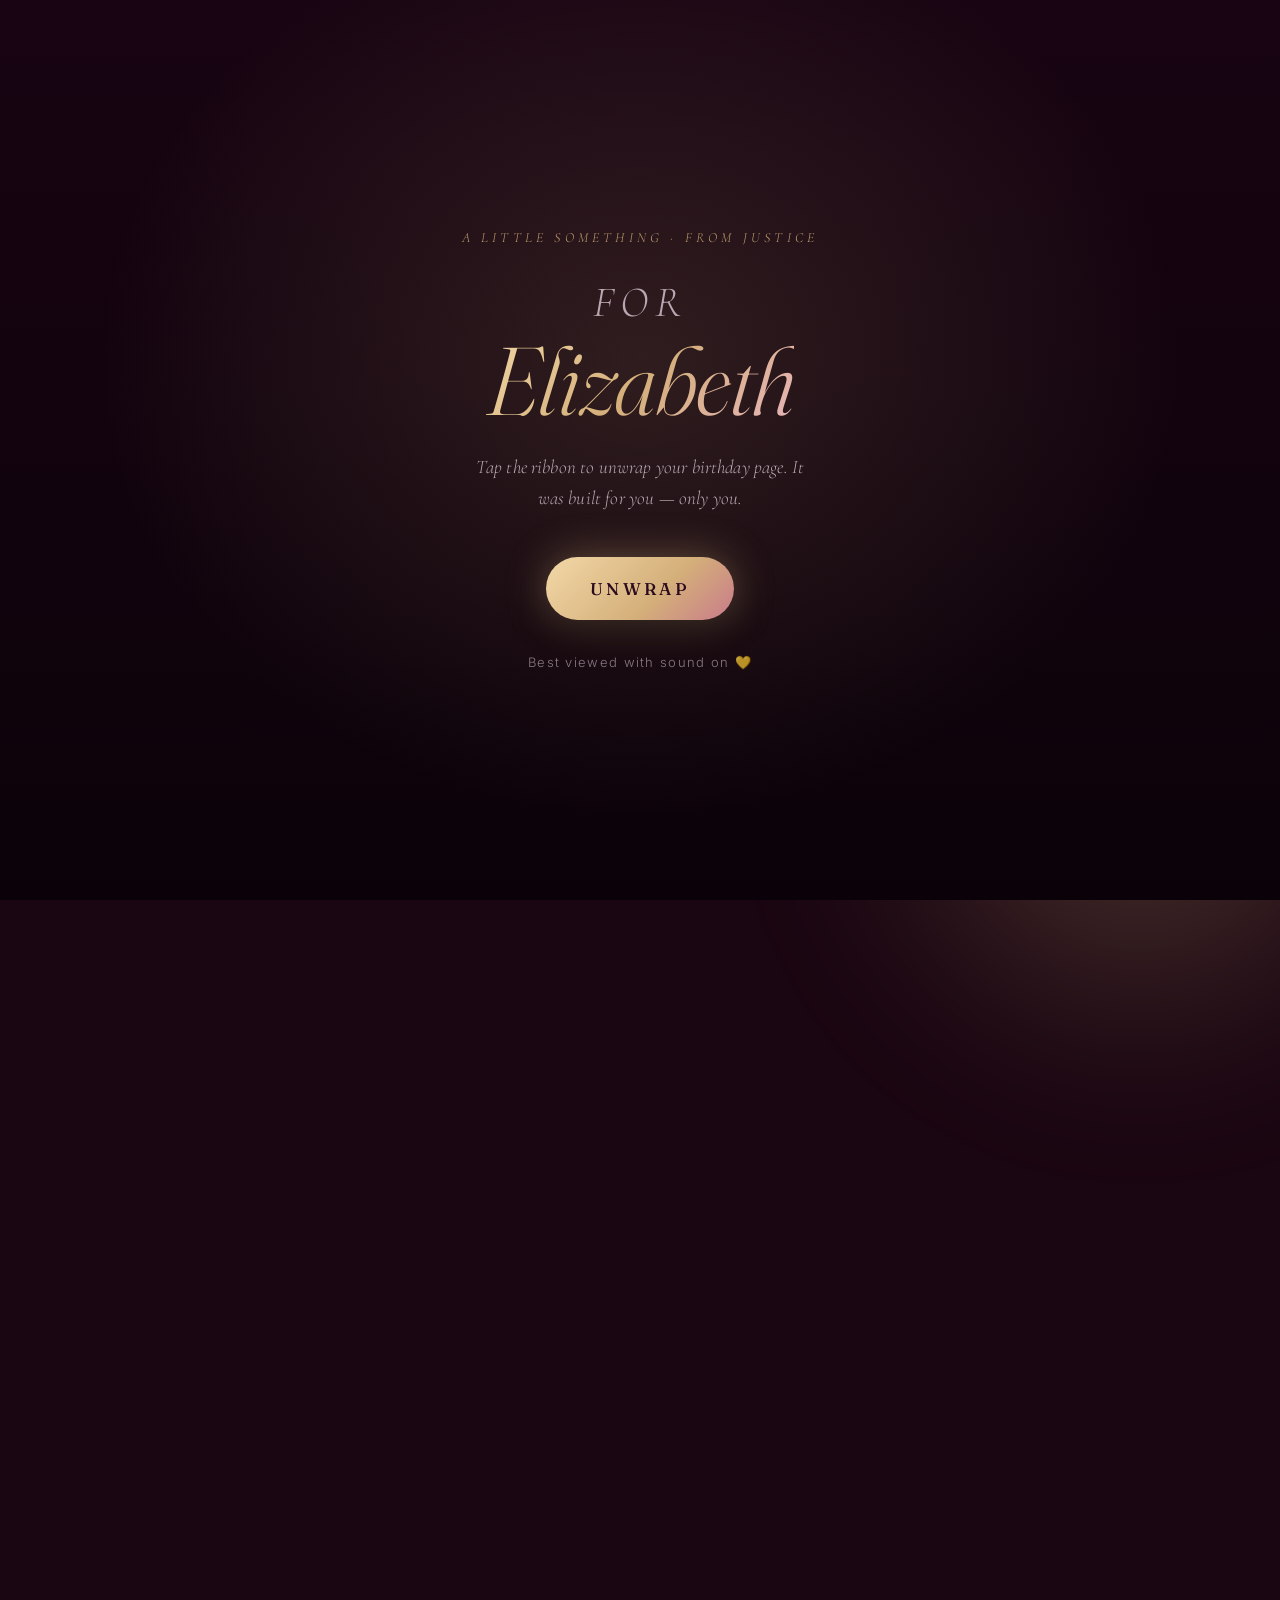
==== commit 8d1d56d0: "Rewrite letter (11 years, SHS) + add image 9 and second video - Letter now grounded in real history:" ====
--- a/index.html
+++ b/index.html
@@ -132,39 +132,55 @@
 
           <div class="letter__body">
             <p class="drop">
-              <span class="dropcap">E</span>lizabeth — Maame Esi — wherever this finds you today,
-              I hope you feel it: the weight of being loved. Not loudly, not for show,
-              but steadily, the way good things last.
-            </p>
-
-            <p>
-              There is a specific kind of person the world does not deserve and gets anyway,
-              and you are one of them. You show up. You listen like it's the only thing that
-              matters. You remember the small details — the favorite snack, the offhand
-              worry, the joke from three weeks ago — and you hand them back to people like
-              little gifts. That is not small. That is the whole thing.
-            </p>
-
-            <p>
-              I've watched you carry days that would have broken other people and still find
-              a way to laugh before the night was over. I've watched you pour into everyone
-              around you and then quietly refuse to be thanked. Today is not that day. Today,
-              the pouring goes the other way.
-            </p>
-
-            <p>
-              So here is a page with no purpose except you. Scroll slowly. Look at the
-              pictures. Remember the stories behind them — the ones only we know. And if at
-              any point you forget for even a second how deeply you are adored, come back
-              here and read this line:
+              <span class="dropcap">E</span>lizabeth. Maame Esi. It's been eleven years.
+              That's what I keep coming back to today — not the number itself, but what
+              the number <em>means</em>.
+            </p>
+
+            <p>
+              We met in SHS. Both a little awkward, both figuring it out,
+              and somehow — in the middle of uniforms and prep and everything else
+              we were trying to become — we became friends. Real friends. The kind
+              that don't expire after graduation.
+            </p>
+
+            <p>
+              Most people don't get this. Most friendships don't survive the years after
+              school. Life pulls everybody in different directions and the group chats
+              go quiet and eventually you just… stop. Ours didn't. Eleven years later,
+              here we still are. Different phones, different cities sometimes, same us.
+            </p>
+
+            <p>
+              I've watched you grow up — not in the dramatic, movie-trailer way, but in
+              the real, slow, quiet way. One day I looked up and realized the girl I used
+              to trade notes with had become someone the whole room turns to when she
+              walks in. You didn't lose yourself along the way. You just got more of you.
+            </p>
+
+            <p>
+              You're still the person who laughs at the exact wrong moment and somehow
+              makes it land. Still the one who remembers things I forgot I even told you.
+              Still the first person I text when something happens — the good, the bad,
+              the petty, the real. Eleven years of that. I don't take it for granted.
             </p>
 
             <blockquote class="pullquote">
-              You are my favorite person to have met. Happy birthday, bestie.
+              You've been my best friend for a third of my life. I hope you know what that means.
             </blockquote>
 
+            <p>
+              So today is yours. Get older. Get softer. Get everything you've been
+              quietly working toward. And if at any point this year you forget whose
+              corner you're in — come back here, and read this line twice:
+            </p>
+
+            <p style="text-align:center; font-family: var(--serif-italic); font-style: italic; font-size: 1.15em; color: var(--gold-bright); margin: 1.5em 0;">
+              I'm still here. I've been here. I'm not going anywhere.
+            </p>
+
             <p class="sign">
-              With all my love, <br />
+              Happy birthday, bestie. Here's to the next eleven. <br />
               <span class="sign__name">Justice</span>
             </p>
           </div>
@@ -230,11 +246,20 @@
             </figcaption>
           </figure>
 
-          <figure class="frame frame--video frame--wide reveal" data-index="6" data-video="true">
-            <!-- #t=0.5 forces Safari/Chrome/WhatsApp to paint the frame at 0.5s
-                 as a poster, so the tile never looks blank before playback. -->
+          <figure class="frame reveal" data-index="6">
+            <img src="images/9.jpg" alt="Memory 07 — Elizabeth" loading="lazy" />
+            <figcaption>
+              <span class="frame__num">07</span>
+              <span class="frame__cap">Backyard. No makeup. Still a ten.</span>
+            </figcaption>
+          </figure>
+
+          <figure class="frame frame--video frame--wide reveal" data-index="7" data-video="true">
+            <!-- poster shows image 9 until the video plays.
+                 #t=0.5 tells browsers that do paint the video frame to use 0.5s. -->
             <video
               src="images/7.mp4#t=0.5"
+              poster="images/9.jpg"
               muted
               loop
               playsinline
@@ -244,8 +269,25 @@
               <svg viewBox="0 0 24 24"><path d="M8 5v14l11-7z" fill="currentColor"/></svg>
             </span>
             <figcaption>
-              <span class="frame__num">07</span>
+              <span class="frame__num">08</span>
               <span class="frame__cap">A memory in motion.</span>
+            </figcaption>
+          </figure>
+
+          <figure class="frame frame--video frame--wide reveal" data-index="8" data-video="true">
+            <video
+              src="images/8.MP4#t=0.5"
+              muted
+              loop
+              playsinline
+              preload="metadata"
+              aria-label="Another memory in motion"></video>
+            <span class="play" aria-hidden="true">
+              <svg viewBox="0 0 24 24"><path d="M8 5v14l11-7z" fill="currentColor"/></svg>
+            </span>
+            <figcaption>
+              <span class="frame__num">09</span>
+              <span class="frame__cap">One more for the archive.</span>
             </figcaption>
           </figure>
         </div>
--- a/styles.css
+++ b/styles.css
@@ -626,7 +626,9 @@
 .frame[data-index="3"] img { object-position: 50% 8%;  } /* 4.jpeg — face is very near the top */
 .frame[data-index="4"] img { object-position: 50% 15%; } /* 5.jpg  — head & shoulders */
 .frame[data-index="5"] img { object-position: 50% 12%; } /* 6.jpg  — face in top sliver */
-.frame[data-index="6"] video { object-position: 50% 30%; } /* video poster */
+.frame[data-index="6"] img { object-position: 50% 35%; } /* 9.jpg  — full-body, face mid-upper */
+.frame[data-index="7"] video { object-position: 50% 35%; } /* 7.mp4 (poster = 9.jpg) */
+.frame[data-index="8"] video { object-position: 50% 35%; } /* 8.MP4 */
 
 .frame:hover {
   transform: translateY(-6px);
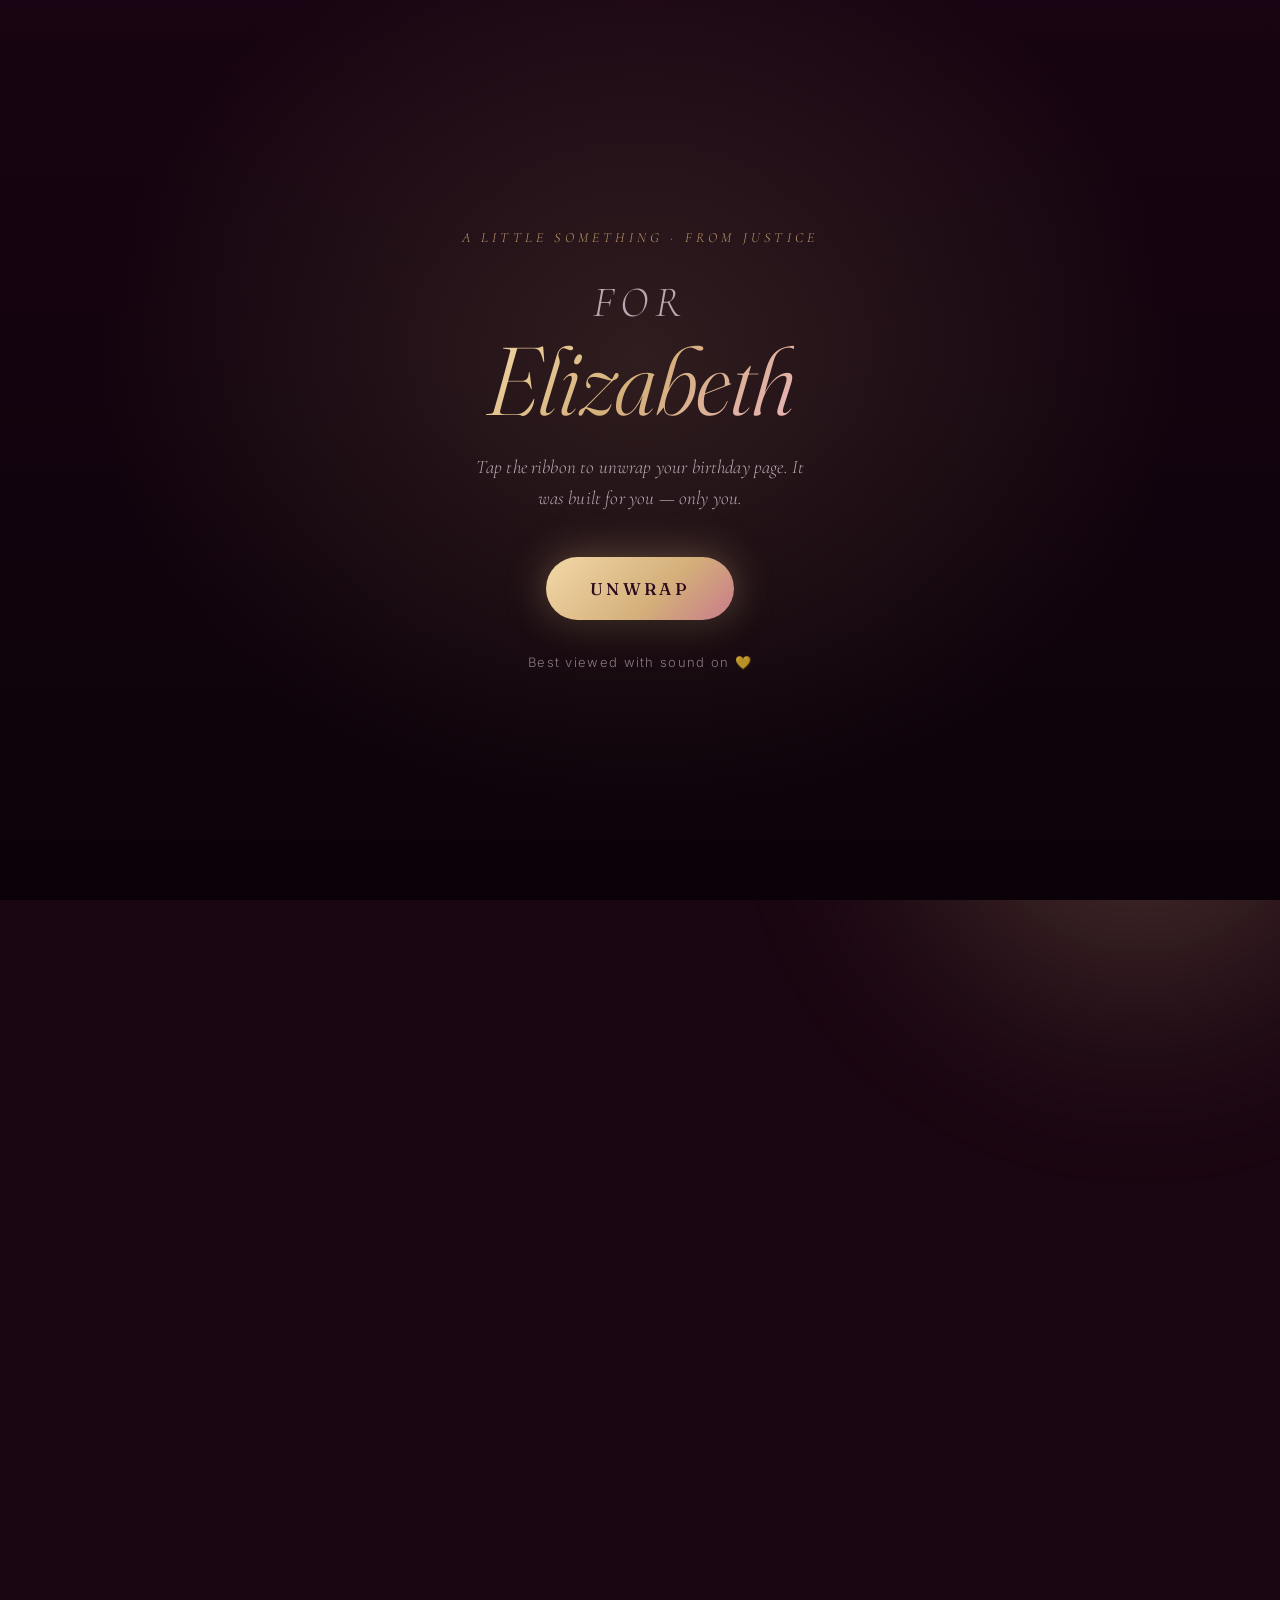
==== commit d4bbdd4b: "Rewrite letter in romantic, honest tone — drop SHS mentions Letter now reads as a quiet love letter " ====
--- a/index.html
+++ b/index.html
@@ -128,60 +128,58 @@
       <section class="letter" id="letter">
         <div class="letter__wrap reveal">
           <p class="section-kicker">— a letter —</p>
-          <h2 class="section-title">To the one who makes the world <em>kinder</em>.</h2>
+          <h2 class="section-title">To the girl who has my <em>whole heart</em>.</h2>
 
           <div class="letter__body">
             <p class="drop">
-              <span class="dropcap">E</span>lizabeth. Maame Esi. It's been eleven years.
-              That's what I keep coming back to today — not the number itself, but what
-              the number <em>means</em>.
-            </p>
-
-            <p>
-              We met in SHS. Both a little awkward, both figuring it out,
-              and somehow — in the middle of uniforms and prep and everything else
-              we were trying to become — we became friends. Real friends. The kind
-              that don't expire after graduation.
-            </p>
-
-            <p>
-              Most people don't get this. Most friendships don't survive the years after
-              school. Life pulls everybody in different directions and the group chats
-              go quiet and eventually you just… stop. Ours didn't. Eleven years later,
-              here we still are. Different phones, different cities sometimes, same us.
-            </p>
-
-            <p>
-              I've watched you grow up — not in the dramatic, movie-trailer way, but in
-              the real, slow, quiet way. One day I looked up and realized the girl I used
-              to trade notes with had become someone the whole room turns to when she
-              walks in. You didn't lose yourself along the way. You just got more of you.
-            </p>
-
-            <p>
-              You're still the person who laughs at the exact wrong moment and somehow
-              makes it land. Still the one who remembers things I forgot I even told you.
-              Still the first person I text when something happens — the good, the bad,
-              the petty, the real. Eleven years of that. I don't take it for granted.
+              <span class="dropcap">E</span>lizabeth. Maame Esi. I've been staring at
+              this page for longer than I'll admit. I keep writing the same sentence
+              and deleting it — the one where I try to be clever about today, or about
+              how I feel. I'm not going to do that. Today you get the honest version.
+            </p>
+
+            <p>
+              Eleven years. That's how long I've known you. And somewhere in those
+              eleven years — quietly, without asking permission — I fell for you.
+              Not the loud, dramatic way. The slow way. The way where one day you
+              just look up and realize it's already been true for a while.
+            </p>
+
+            <p>
+              I love the way you laugh when something actually lands. I love that
+              you remember the small things I forgot I even told you. I love that
+              the world tried very hard to make you bitter and you refused — the
+              whole time. I love the way you walk into a room. I love the way you
+              leave one. I love that you are soft in a way that is not a weakness,
+              no matter what anyone has tried to tell you.
+            </p>
+
+            <p>
+              You have been my favorite person for longer than I've let on.
+              Longer than I've said out loud. Longer than I probably have a right to.
             </p>
 
             <blockquote class="pullquote">
-              You've been my best friend for a third of my life. I hope you know what that means.
+              Of all the quiet things in my life, you are the one I'd never give up.
             </blockquote>
 
             <p>
-              So today is yours. Get older. Get softer. Get everything you've been
-              quietly working toward. And if at any point this year you forget whose
-              corner you're in — come back here, and read this line twice:
-            </p>
-
-            <p style="text-align:center; font-family: var(--serif-italic); font-style: italic; font-size: 1.15em; color: var(--gold-bright); margin: 1.5em 0;">
-              I'm still here. I've been here. I'm not going anywhere.
+              And I don't need today to be the big moment — you know me, I'm not
+              that brave. But it's your birthday, and you deserve to know. You are
+              loved. Not the polite, passing kind. Not the careful kind. The kind
+              that shows up. The kind that stays. The kind I am not planning on
+              ever taking back.
+            </p>
+
+            <p>
+              So make a wish. Blow out the candle. Whatever you are asking the
+              universe for — I hope it says yes to every single one of them. And
+              if it forgets anything, send it to me. I'll handle the rest.
             </p>
 
             <p class="sign">
-              Happy birthday, bestie. Here's to the next eleven. <br />
-              <span class="sign__name">Justice</span>
+              Happy birthday, my girl. <br />
+              <span class="sign__name">Yours, Justice</span>
             </p>
           </div>
         </div>
@@ -320,7 +318,7 @@
         <div class="finale__card reveal">
           <p class="section-kicker">— p.s. —</p>
           <h2 class="finale__title">
-            Make a wish, <em>bestie</em>.
+            Make a wish, <em>my love</em>.
           </h2>
           <button id="blowCandle" class="candle" aria-label="Tap to blow out the candle">
             <span class="cake">
@@ -334,7 +332,7 @@
             <span class="candle__hint" id="candleHint">tap the flame</span>
           </button>
           <p class="finale__sign">
-            Forever in your corner,<br />
+            Forever yours,<br />
             <span class="sign__name">Justice</span> 💛
           </p>
         </div>
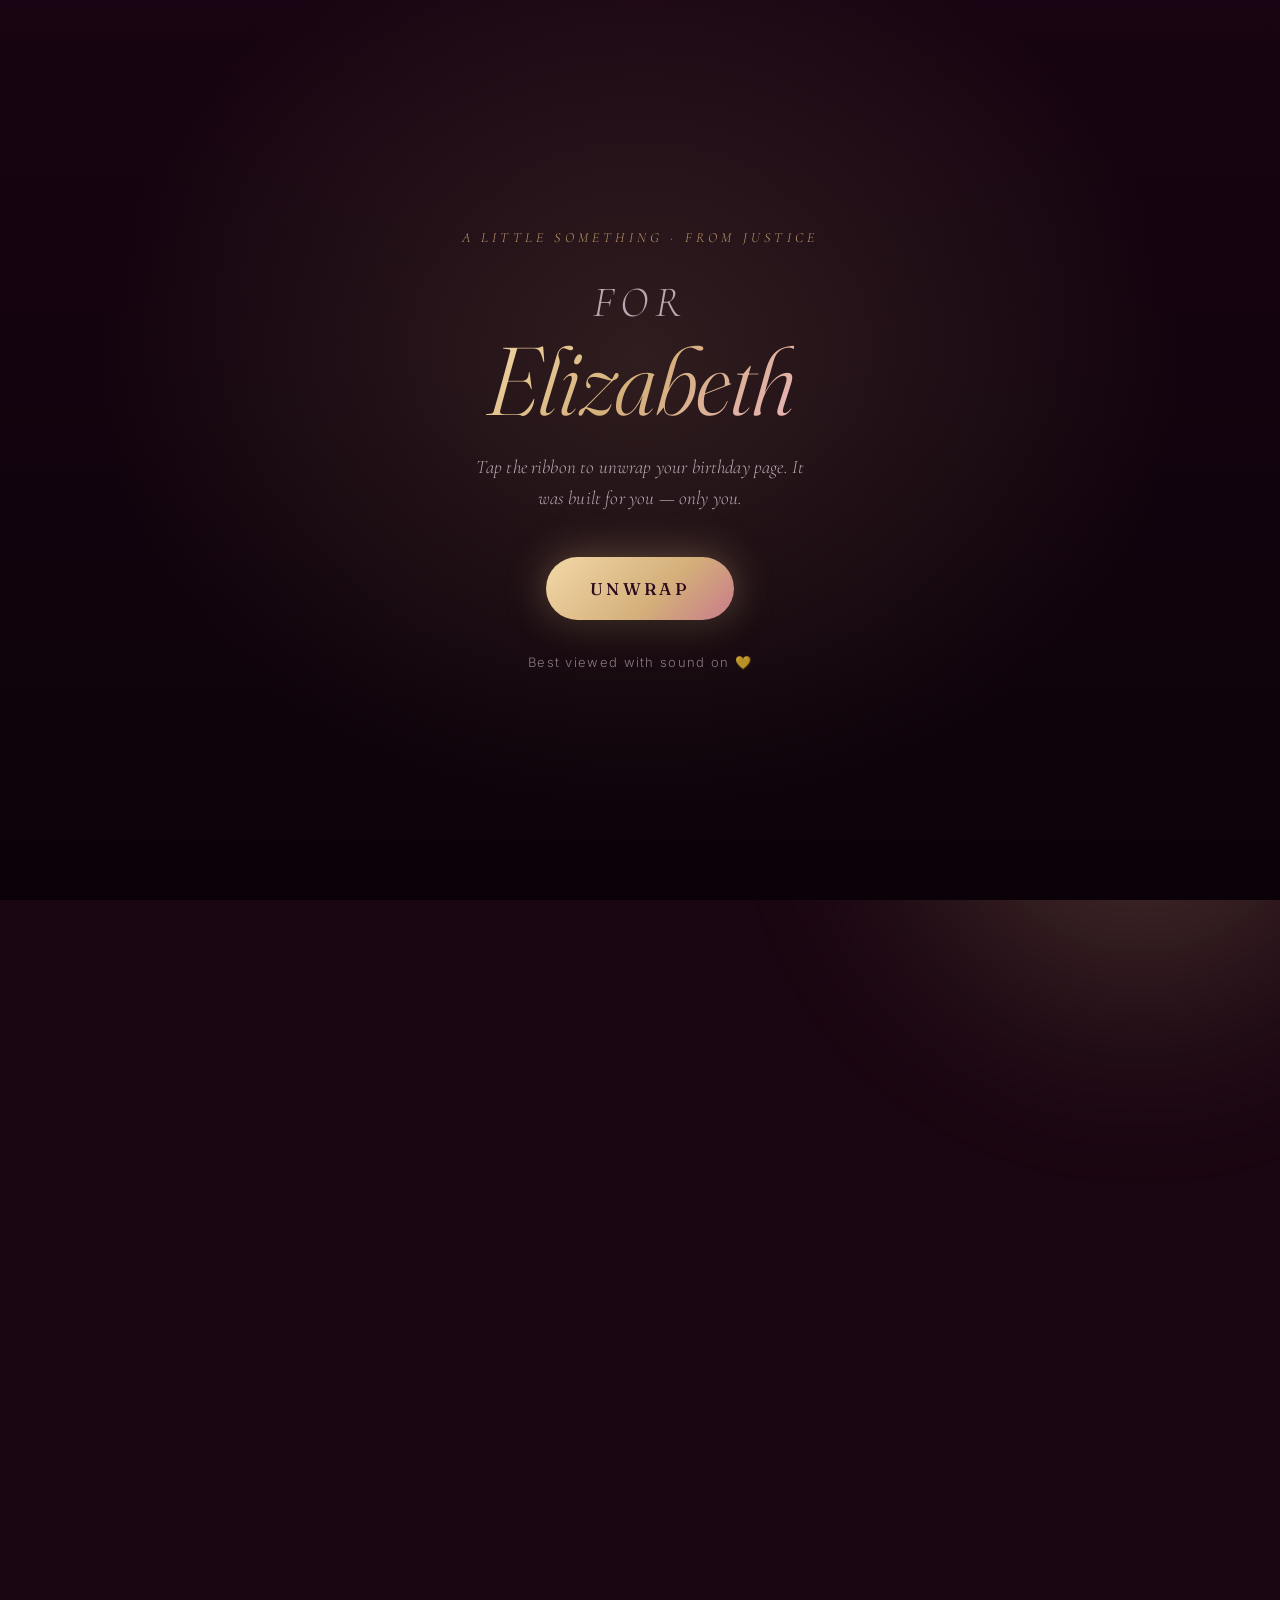
==== commit 09c955b5: "Rewrite letter funny & casual — she's my bestie, not romantic Letter now reads as a playful, teasing" ====
--- a/index.html
+++ b/index.html
@@ -127,59 +127,63 @@
       <!-- ===== LETTER ===== -->
       <section class="letter" id="letter">
         <div class="letter__wrap reveal">
-          <p class="section-kicker">— a letter —</p>
-          <h2 class="section-title">To the girl who has my <em>whole heart</em>.</h2>
+          <p class="section-kicker">— a letter, sort of —</p>
+          <h2 class="section-title">To the girl I <em>can't get rid of</em>.</h2>
 
           <div class="letter__body">
             <p class="drop">
-              <span class="dropcap">E</span>lizabeth. Maame Esi. I've been staring at
-              this page for longer than I'll admit. I keep writing the same sentence
-              and deleting it — the one where I try to be clever about today, or about
-              how I feel. I'm not going to do that. Today you get the honest version.
+              <span class="dropcap">E</span>lizabeth. Maame Esi. The birthday girl.
+              The certified CEO of being annoying. Hi.
             </p>
 
             <p>
-              Eleven years. That's how long I've known you. And somewhere in those
-              eleven years — quietly, without asking permission — I fell for you.
-              Not the loud, dramatic way. The slow way. The way where one day you
-              just look up and realize it's already been true for a while.
-            </p>
+              Eleven years. <em>Eleven</em>. That is not a casual amount of
+              time to know someone — that's federal. That's
+              "knows-where-the-bodies-are-buried" territory. That's "I still
+              have your WhatsApp screenshots from 2018" territory. If
+              friendship had tax brackets, ours would be in the highest one,
+              paying the IRS in memes and late replies.
+            </p>
+
+            <p>Let's recap what eleven years of <em>you</em> has looked like:</p>
+
+            <ul class="silly-list">
+              <li>Laughing at things that aren't funny to anybody else in the room.</li>
+              <li>Texting me three paragraphs at 1am about something that happened in 2019.</li>
+              <li>Being suspiciously good at everything you try. For free. While I struggle.</li>
+              <li>Never picking up the phone on the first call. Not once. Not in my entire life.</li>
+              <li>Somehow still being my favorite person on this planet.</li>
+            </ul>
 
             <p>
-              I love the way you laugh when something actually lands. I love that
-              you remember the small things I forgot I even told you. I love that
-              the world tried very hard to make you bitter and you refused — the
-              whole time. I love the way you walk into a room. I love the way you
-              leave one. I love that you are soft in a way that is not a weakness,
-              no matter what anyone has tried to tell you.
-            </p>
+              Happy birthday, you whole menace. I was going to buy you a gift
+              and then I remembered I built you an entire website, so
+              technically this counts as a present <em>and</em> a flex. You're
+              welcome. I accept gratitude in jollof.
+            </p>
+
+            <blockquote class="pullquote">
+              You're my favorite person and at this point it's honestly getting ridiculous.
+            </blockquote>
 
             <p>
-              You have been my favorite person for longer than I've let on.
-              Longer than I've said out loud. Longer than I probably have a right to.
-            </p>
-
-            <blockquote class="pullquote">
-              Of all the quiet things in my life, you are the one I'd never give up.
-            </blockquote>
+              You've been in my life for longer than some celebrity marriages.
+              You've put up with me on days I would not have put up with me.
+              You deserve every good thing this year — every single one, and
+              also the silly ones, and also the slightly chaotic ones.
+              Especially those.
+            </p>
 
             <p>
-              And I don't need today to be the big moment — you know me, I'm not
-              that brave. But it's your birthday, and you deserve to know. You are
-              loved. Not the polite, passing kind. Not the careful kind. The kind
-              that shows up. The kind that stays. The kind I am not planning on
-              ever taking back.
-            </p>
-
-            <p>
-              So make a wish. Blow out the candle. Whatever you are asking the
-              universe for — I hope it says yes to every single one of them. And
-              if it forgets anything, send it to me. I'll handle the rest.
+              So. Make a wish. Blow out the candle. Eat too much cake. Cry a
+              little if you must, but dry it quick — you look too good today
+              to be crying. And please — <em>please</em> — age respectfully.
+              You are making the rest of us look bad.
             </p>
 
             <p class="sign">
-              Happy birthday, my girl. <br />
-              <span class="sign__name">Yours, Justice</span>
+              Eleven down, many more to go. <br />
+              <span class="sign__name">Your problem for life, Justice</span>
             </p>
           </div>
         </div>
@@ -318,7 +322,7 @@
         <div class="finale__card reveal">
           <p class="section-kicker">— p.s. —</p>
           <h2 class="finale__title">
-            Make a wish, <em>my love</em>.
+            Make a wish, <em>birthday girl</em>.
           </h2>
           <button id="blowCandle" class="candle" aria-label="Tap to blow out the candle">
             <span class="cake">
@@ -332,7 +336,7 @@
             <span class="candle__hint" id="candleHint">tap the flame</span>
           </button>
           <p class="finale__sign">
-            Forever yours,<br />
+            Love you forever, bestie —<br />
             <span class="sign__name">Justice</span> 💛
           </p>
         </div>
--- a/styles.css
+++ b/styles.css
@@ -530,6 +530,30 @@
 
 .letter__body p { margin-bottom: 1.4em; }
 
+.silly-list {
+  list-style: none;
+  padding: 0;
+  margin: 0.4em 0 1.6em;
+}
+
+.silly-list li {
+  position: relative;
+  padding-left: 32px;
+  margin-bottom: 0.7em;
+  font-family: var(--serif);
+  line-height: 1.6;
+}
+
+.silly-list li::before {
+  content: "✦";
+  position: absolute;
+  left: 6px;
+  top: 0.1em;
+  color: var(--gold);
+  font-size: 0.9em;
+  opacity: 0.85;
+}
+
 .dropcap {
   float: left;
   font-family: var(--serif-italic);
